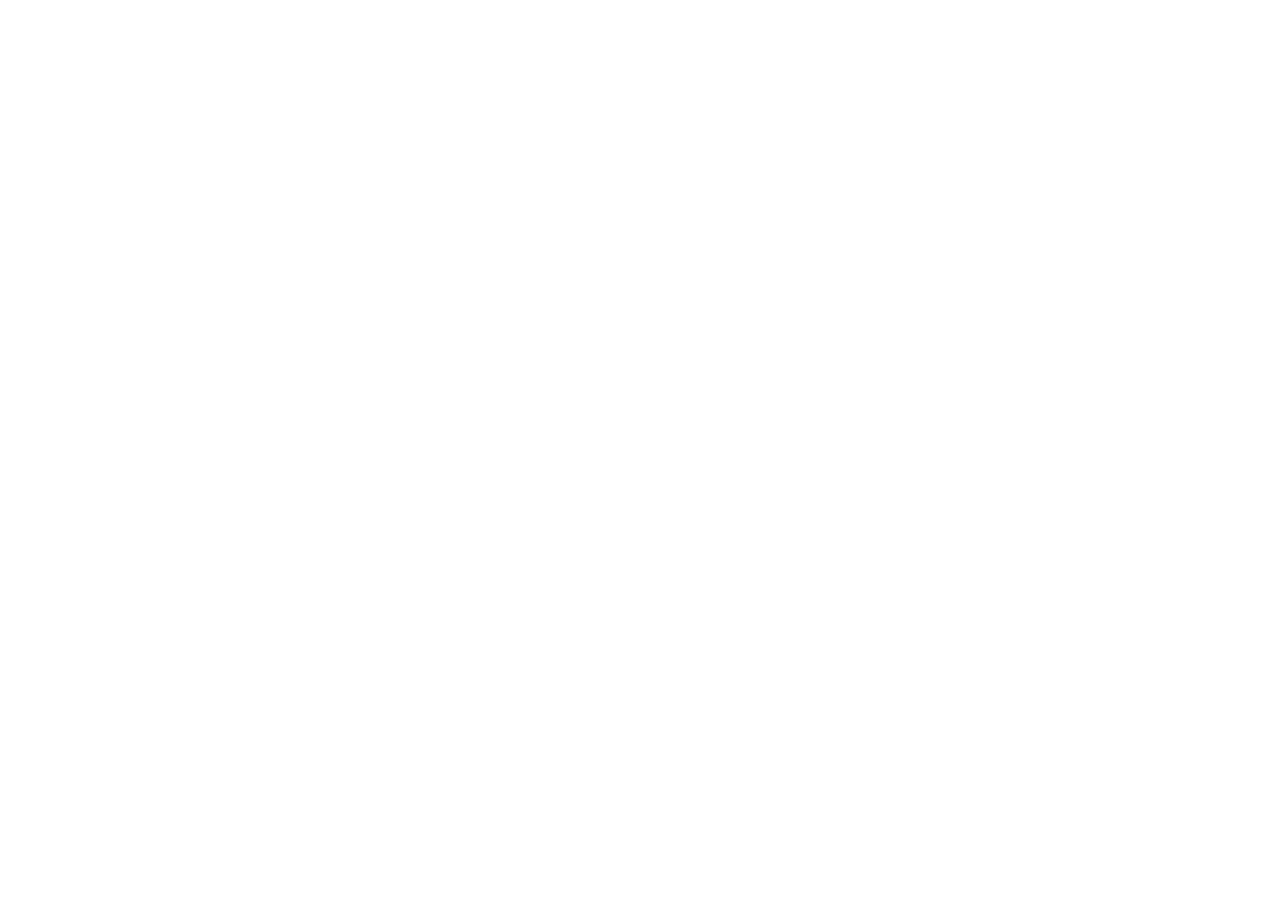
==== sportsbook/index.html @ 59a0e665 "sportsbook added" ====
<!DOCTYPE html><html lang=en><head><meta charset=utf-8><meta http-equiv=X-UA-Compatible content="IE=edge"><meta name=viewport content="width=device-width,initial-scale=1"><link rel=icon href=/favicon.ico><title>sportsbook</title><link rel=stylesheet href="https://fonts.googleapis.com/css?family=Roboto:100,300,400,500,700,900"><link rel=stylesheet href="https://fonts.googleapis.com/css?family=Material+Icons"><link href=/css/app.37278d99.css rel=preload as=style><link href=/css/chunk-vendors.4122006e.css rel=preload as=style><link href=/js/app.cfae635f.js rel=preload as=script><link href=/js/chunk-vendors.75b60d91.js rel=preload as=script><link href=/css/chunk-vendors.4122006e.css rel=stylesheet><link href=/css/app.37278d99.css rel=stylesheet></head><body><noscript><strong>We're sorry but sportsbook doesn't work properly without JavaScript enabled. Please enable it to continue.</strong></noscript><div id=app></div><script src=/js/chunk-vendors.75b60d91.js></script><script src=/js/app.cfae635f.js></script></body></html>
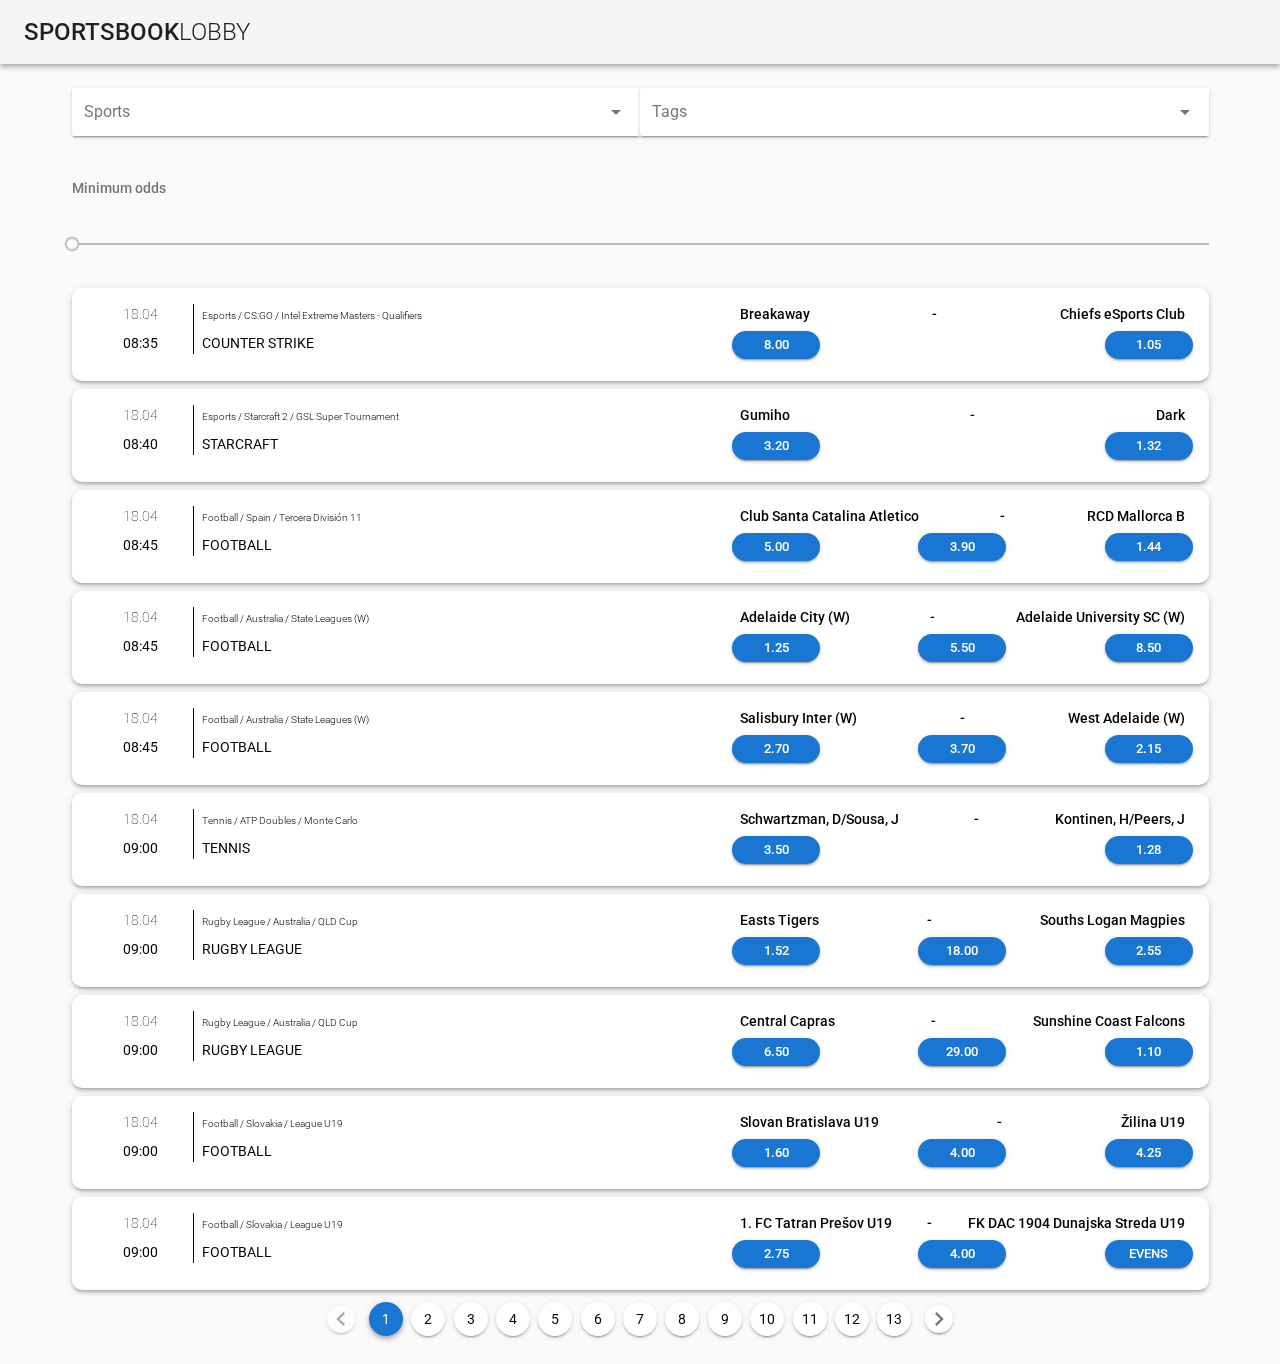
==== commit 56df55f0: "sportsbook v2" ====
--- a/sportsbook/index.html
+++ b/sportsbook/index.html
@@ -1 +1 @@
-<!DOCTYPE html><html lang=en><head><meta charset=utf-8><meta http-equiv=X-UA-Compatible content="IE=edge"><meta name=viewport content="width=device-width,initial-scale=1"><link rel=icon href=/favicon.ico><title>sportsbook</title><link rel=stylesheet href="https://fonts.googleapis.com/css?family=Roboto:100,300,400,500,700,900"><link rel=stylesheet href="https://fonts.googleapis.com/css?family=Material+Icons"><link href=/css/app.37278d99.css rel=preload as=style><link href=/css/chunk-vendors.4122006e.css rel=preload as=style><link href=/js/app.cfae635f.js rel=preload as=script><link href=/js/chunk-vendors.75b60d91.js rel=preload as=script><link href=/css/chunk-vendors.4122006e.css rel=stylesheet><link href=/css/app.37278d99.css rel=stylesheet></head><body><noscript><strong>We're sorry but sportsbook doesn't work properly without JavaScript enabled. Please enable it to continue.</strong></noscript><div id=app></div><script src=/js/chunk-vendors.75b60d91.js></script><script src=/js/app.cfae635f.js></script></body></html>+<!DOCTYPE html><html lang=en><head><meta charset=utf-8><meta http-equiv=X-UA-Compatible content="IE=edge"><meta name=viewport content="width=device-width,initial-scale=1"><link rel=icon href=/sportsbook/favicon.ico><title>sportsbook</title><link rel=stylesheet href="https://fonts.googleapis.com/css?family=Roboto:100,300,400,500,700,900"><link rel=stylesheet href="https://fonts.googleapis.com/css?family=Material+Icons"><link href=/sportsbook/css/app.37278d99.css rel=preload as=style><link href=/sportsbook/css/chunk-vendors.4122006e.css rel=preload as=style><link href=/sportsbook/js/app.9e441bae.js rel=preload as=script><link href=/sportsbook/js/chunk-vendors.75b60d91.js rel=preload as=script><link href=/sportsbook/css/chunk-vendors.4122006e.css rel=stylesheet><link href=/sportsbook/css/app.37278d99.css rel=stylesheet></head><body><noscript><strong>We're sorry but sportsbook doesn't work properly without JavaScript enabled. Please enable it to continue.</strong></noscript><div id=app></div><script src=/sportsbook/js/chunk-vendors.75b60d91.js></script><script src=/sportsbook/js/app.9e441bae.js></script></body></html>